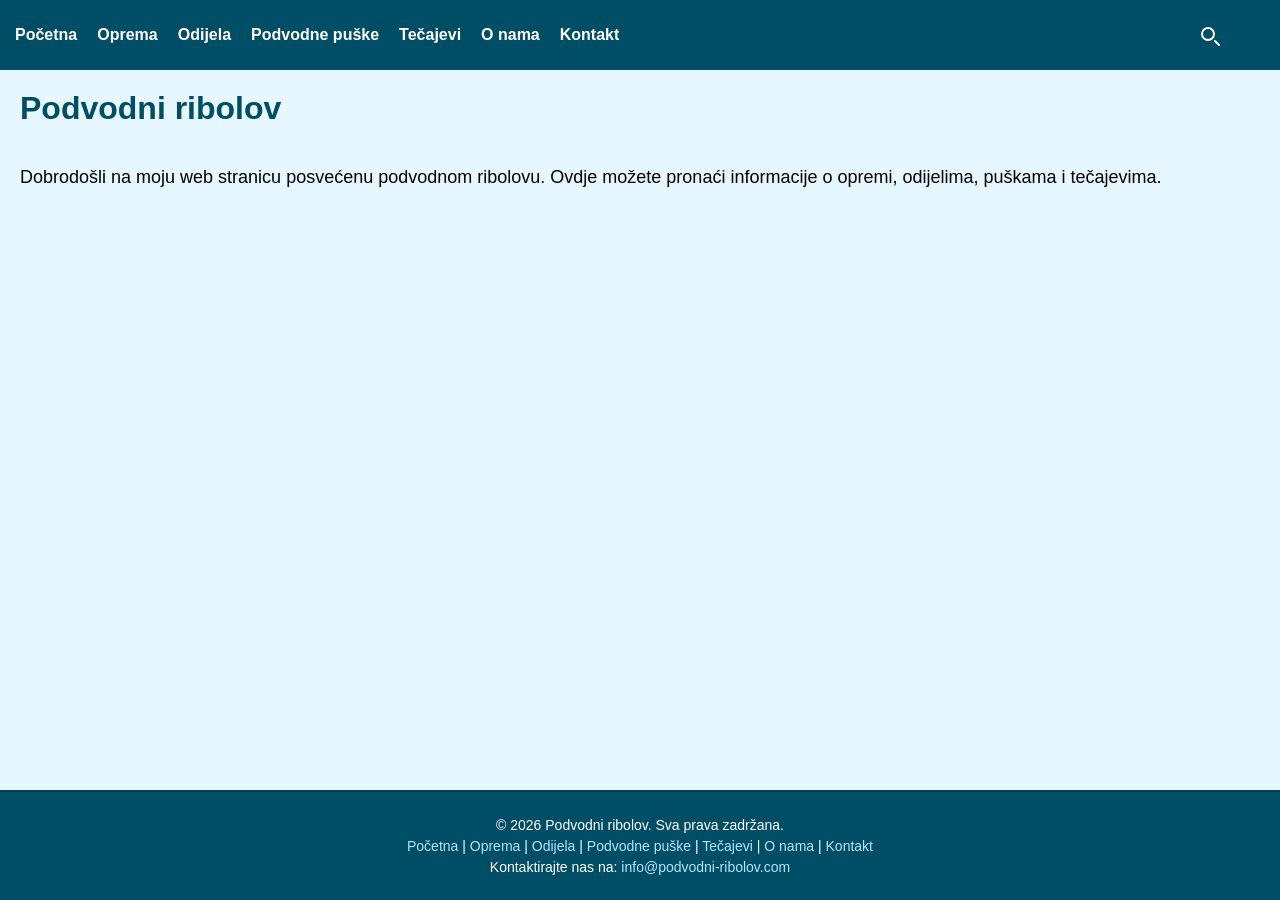
==== index.html @ ea5939bf "Initial commit" ====
<!DOCTYPE html>
<html lang="hr">
<head>
    <meta charset="UTF-8">
    <title>Podvodni ribolov</title>
    <link rel="stylesheet" href="styles/style.css">
</head>
<body>

<nav>
    <div class="nav-links">
        <a href="index.html">Početna</a>
        <a href="pages/oprema.html">Oprema</a>
        <a href="pages/odijela.html">Odijela</a>
        <a href="pages/puske.html">Podvodne puške</a>
        <a href="pages/tecajevi.html">Tečajevi</a>
        <a href="pages/onama.html">O nama</a>
        <a href="pages/kontakt.html">Kontakt</a>
    </div>
    <div class="search-box">
        <button type="button">
            <svg width="24" height="24" viewBox="0 0 24 24" fill="none" stroke="currentColor" stroke-width="2" stroke-linecap="round" stroke-linejoin="round">
                <circle cx="11" cy="11" r="6"></circle>
                <path d="m18 18 4 4"></path>
            </svg>
        </button>
        <input type="text" placeholder="Pretražite...">
    </div>
</nav>

<h1>Podvodni ribolov</h1>
<p>Dobrodošli na moju web stranicu posvećenu podvodnom ribolovu. Ovdje možete pronaći informacije o opremi, odijelima, puškama i tečajevima.</p>

<footer>
    <p>&copy; 2026 Podvodni ribolov. Sva prava zadržana.</p>
    <p>
        <a href="index.html">Početna</a> | 
        <a href="pages/oprema.html">Oprema</a> | 
        <a href="pages/odijela.html">Odijela</a> | 
        <a href="pages/puske.html">Podvodne puške</a> | 
        <a href="pages/tecajevi.html">Tečajevi</a> | 
        <a href="pages/onama.html">O nama</a> | 
        <a href="pages/kontakt.html">Kontakt</a>
    </p>
    <p>Kontaktirajte nas na: <a href="mailto:info@podvodni-ribolov.com">info@podvodni-ribolov.com</a></p>
</footer>

</body>
</html>
---- styles/style.css ----
html, body {
    height: 100%;
}

body {
    font-family: Arial, sans-serif;
    background-color: #e6f7ff;
    margin: 0;
    padding: 0;
    display: flex;
    flex-direction: column;
}

body > *:not(footer) {
    flex-shrink: 0;
}

body > footer {
    margin-top: auto;
}

nav {
    background-color: #004d66;
    padding: 15px;
    display: flex;
    justify-content: space-between;
    align-items: center;
}

.nav-links {
    display: flex;
    gap: 20px;
}

nav a {
    color: white;
    text-decoration: none;
    font-weight: bold;
}

nav a:hover {
    text-decoration: underline;
}

.search-box {
    display: flex;
    gap: 8px;
    align-items: center;
}

.search-box input {
    padding: 8px 12px;
    border: none;
    border-radius: 4px;
    font-size: 14px;
    width: 0;
    opacity: 0;
    transition: all 0.3s ease;
}

.search-box:focus-within input {
    width: 200px;
    opacity: 1;
}

.search-box button {
    padding: 8px 12px;
    background-color: transparent;
    color: white;
    border: none;
    border-radius: 4px;
    cursor: pointer;
    font-size: 20px;
    font-weight: bold;
    transition: background-color 0.3s ease;
    display: flex;
    align-items: center;
    justify-content: center;
}

.search-box button svg {
    width: 24px;
    height: 24px;
    stroke: white;
}

.search-box button:hover {
    background-color: rgba(255, 255, 255, 0.2);
}

h1 {
    color: #004d66;
    margin: 20px;
}

p {
    margin: 20px;
    font-size: 18px;
}

.kontakt-forma {
    display: flex;
    flex-direction: column;
    width: 100%;
    max-width: 450px;
    margin: 20px;
}

.kontakt-forma label {
    margin-top: 10px;
    font-weight: bold;
}

.kontakt-forma input,
.kontakt-forma textarea {
    width: 100%;
    box-sizing: border-box;
    padding: 8px;
    border: 1px solid #004d66;
    border-radius: 4px;
    margin-top: 5px;
}

.kontakt-forma textarea {
    min-height: 180px;
    resize: vertical;
}

.kontakt-forma button {
    margin-top: 15px;
    padding: 10px;
    background-color: #004d66;
    color: white;
    border: none;
    border-radius: 4px;
    cursor: pointer;
    font-weight: bold;
}

.kontakt-forma button:hover {
    background-color: #006f8c;
}

footer {
    background-color: #004d66;
    color: white;
    text-align: center;
    padding: 20px;
    margin-top: 40px;
    border-top: 2px solid #003d52;
}

footer p {
    margin: 5px 0;
    font-size: 14px;
}

footer a {
    color: #b3e5fc;
    text-decoration: none;
}

footer a:hover {
    text-decoration: underline;
}
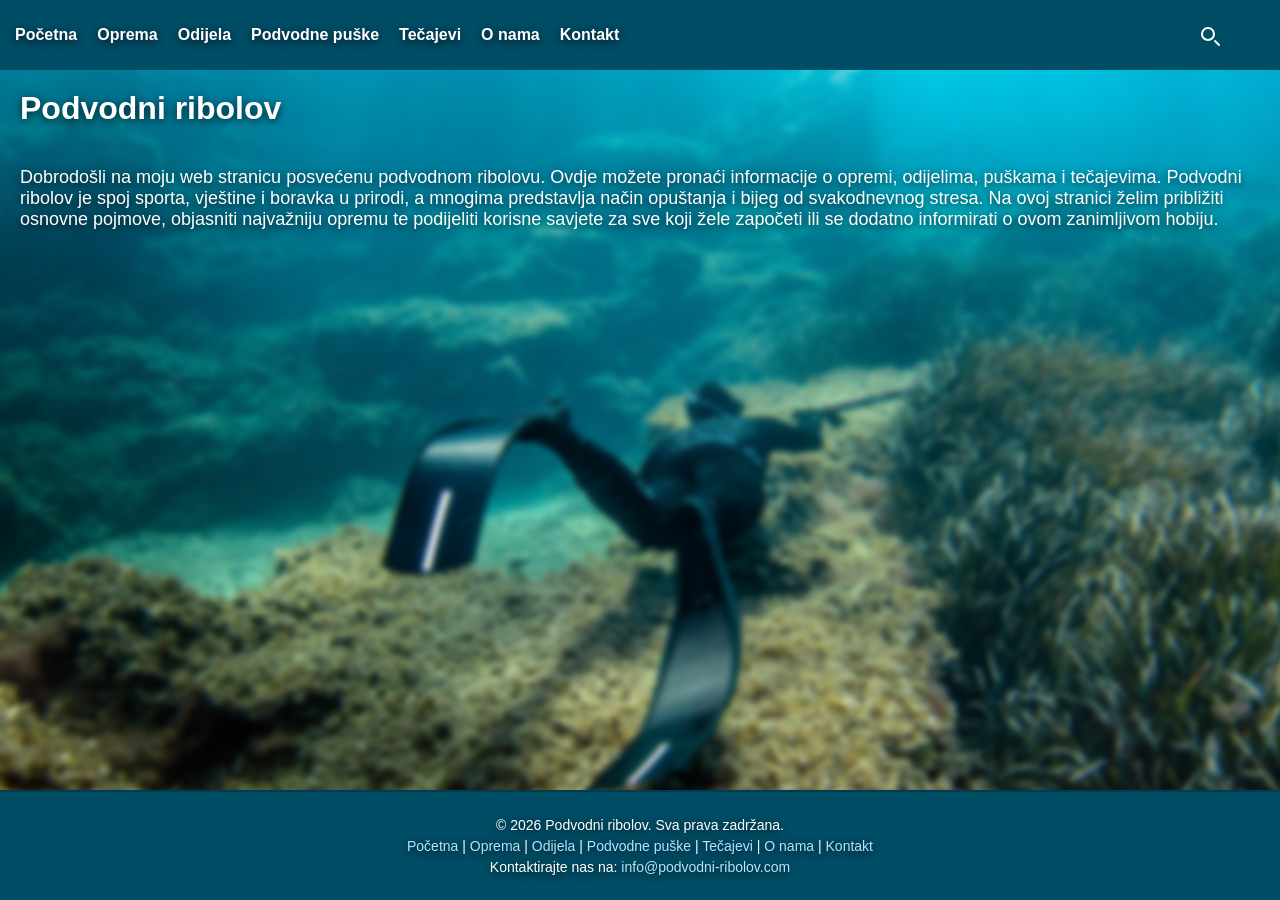
==== commit 5e8d91ca: "dodavanje slika" ====
--- a/index.html
+++ b/index.html
@@ -5,7 +5,7 @@
     <title>Podvodni ribolov</title>
     <link rel="stylesheet" href="styles/style.css">
 </head>
-<body>
+<body class="home-page">
 
 <nav>
     <div class="nav-links">
@@ -29,7 +29,14 @@
 </nav>
 
 <h1>Podvodni ribolov</h1>
-<p>Dobrodošli na moju web stranicu posvećenu podvodnom ribolovu. Ovdje možete pronaći informacije o opremi, odijelima, puškama i tečajevima.</p>
+<p>
+    Dobrodošli na moju web stranicu posvećenu podvodnom ribolovu. Ovdje možete pronaći
+    informacije o opremi, odijelima, puškama i tečajevima. Podvodni ribolov je spoj
+    sporta, vještine i boravka u prirodi, a mnogima predstavlja način opuštanja i bijeg od
+    svakodnevnog stresa. Na ovoj stranici želim približiti osnovne pojmove, objasniti
+    najvažniju opremu te podijeliti korisne savjete za sve koji žele započeti ili se dodatno
+    informirati o ovom zanimljivom hobiju.
+</p>
 
 <footer>
     <p>&copy; 2026 Podvodni ribolov. Sva prava zadržana.</p>
--- a/styles/style.css
+++ b/styles/style.css
@@ -4,11 +4,39 @@
 
 body {
     font-family: Arial, sans-serif;
-    background-color: #e6f7ff;
+    background-color: #001f2a;
     margin: 0;
     padding: 0;
     display: flex;
     flex-direction: column;
+    position: relative;
+    isolation: isolate;
+}
+
+body::before {
+    content: "";
+    position: fixed;
+    inset: 0;
+    background-image: url("../img/pocetna.jpg");
+    background-size: cover;
+    background-position: center;
+    background-repeat: no-repeat;
+    filter: blur(3px);
+    transform: scale(1.05);
+    z-index: -1;
+    pointer-events: none;
+}
+
+body h1,
+body h2,
+body h3,
+body h4,
+body p,
+body li,
+body label,
+body a {
+    color: #ffffff;
+    text-shadow: 0 2px 8px rgba(0, 0, 0, 0.75);
 }
 
 body > *:not(footer) {
@@ -93,9 +121,46 @@
     margin: 20px;
 }
 
+h2,
+h3,
+h4 {
+    margin: 20px;
+}
+
 p {
     margin: 20px;
     font-size: 18px;
+}
+
+.pocetna-slika {
+    display: block;
+    width: calc(100% - 40px);
+    max-width: 900px;
+    height: auto;
+    margin: 20px;
+    border-radius: 8px;
+    box-shadow: 0 4px 14px rgba(0, 0, 0, 0.15);
+}
+
+.maska-slika {
+    display: block;
+    width: 100%;
+    max-width: 320px;
+    height: auto;
+    margin: 10px 20px 20px;
+    border-radius: 8px;
+    box-shadow: 0 4px 14px rgba(0, 0, 0, 0.15);
+}
+
+.disalica-slika {
+    display: block;
+    width: 100%;
+    max-width: 320px;
+    height: auto;
+    margin: 10px 20px 20px;
+    border-radius: 8px;
+    background-color: #001f2a;
+    box-shadow: 0 4px 14px rgba(0, 0, 0, 0.15);
 }
 
 .kontakt-forma {
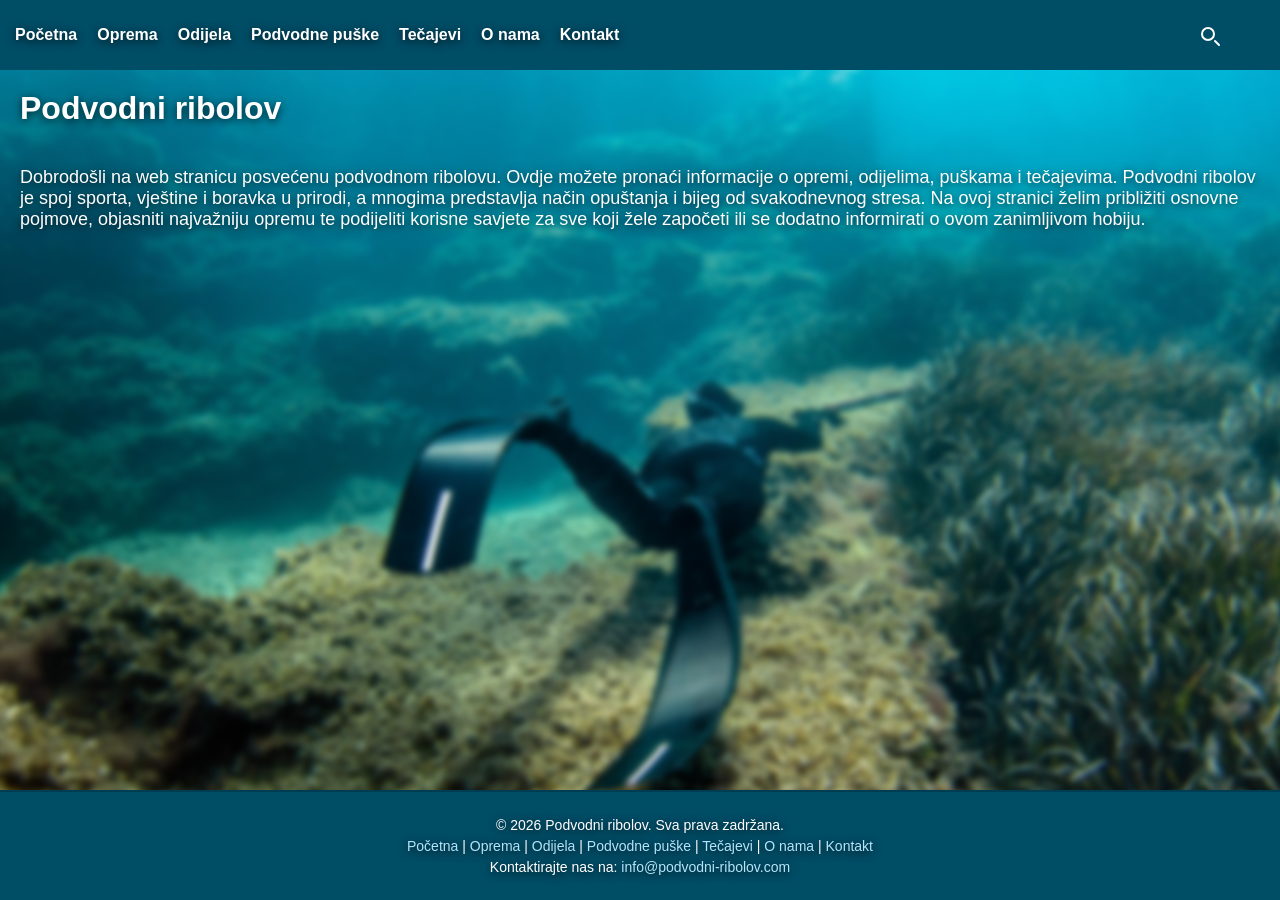
==== commit d3b65d1c: "dodane slike" ====
--- a/index.html
+++ b/index.html
@@ -30,7 +30,7 @@
 
 <h1>Podvodni ribolov</h1>
 <p>
-    Dobrodošli na moju web stranicu posvećenu podvodnom ribolovu. Ovdje možete pronaći
+    Dobrodošli na web stranicu posvećenu podvodnom ribolovu. Ovdje možete pronaći
     informacije o opremi, odijelima, puškama i tečajevima. Podvodni ribolov je spoj
     sporta, vještine i boravka u prirodi, a mnogima predstavlja način opuštanja i bijeg od
     svakodnevnog stresa. Na ovoj stranici želim približiti osnovne pojmove, objasniti
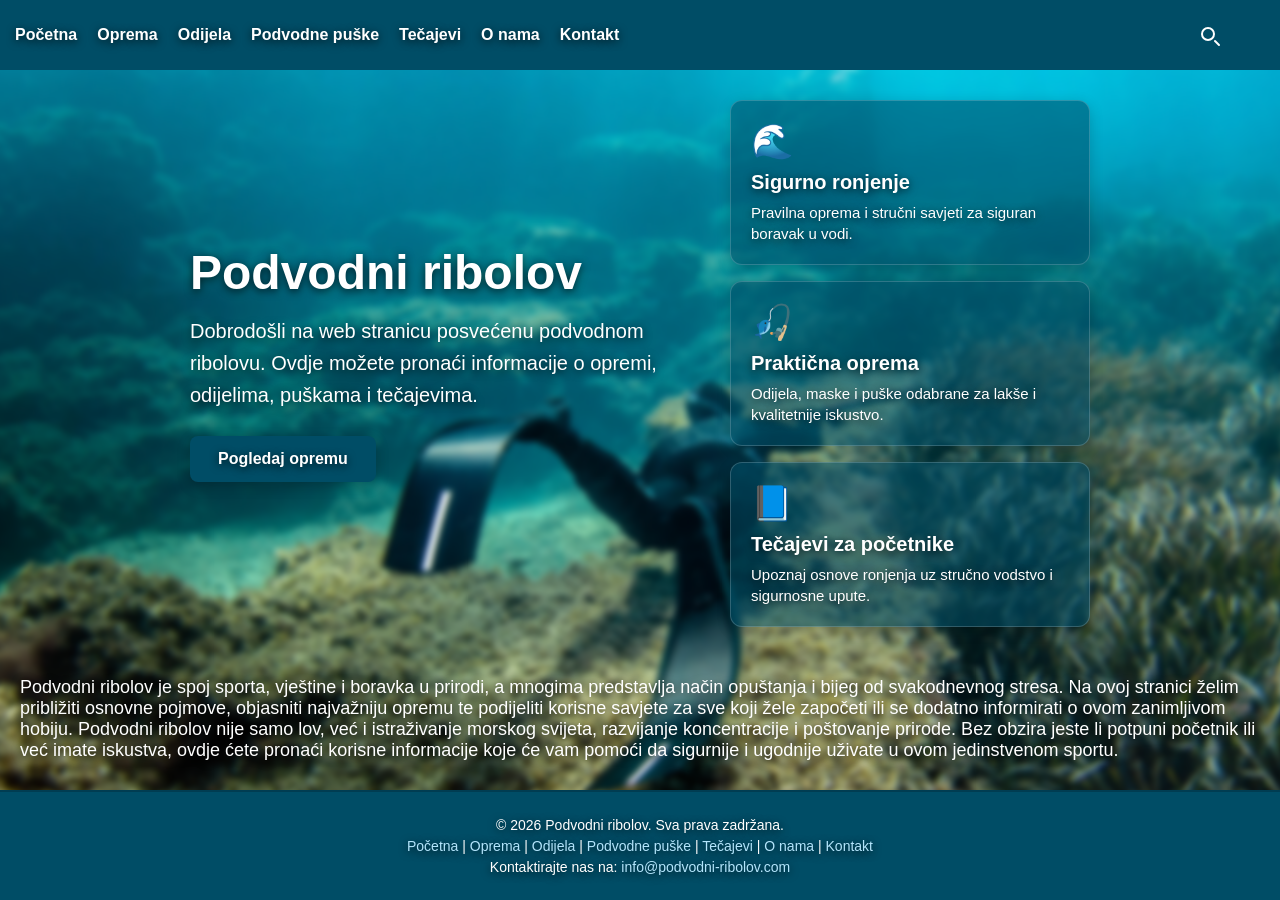
==== commit 9fdab049: "dodane slike" ====
--- a/index.html
+++ b/index.html
@@ -28,14 +28,37 @@
     </div>
 </nav>
 
-<h1>Podvodni ribolov</h1>
+<section class="hero">
+    <div class="hero-text">
+        <h1>Podvodni ribolov</h1>
+        <p>
+            Dobrodošli na web stranicu posvećenu podvodnom ribolovu. Ovdje možete pronaći informacije o opremi, odijelima, puškama i tečajevima.
+        </p>
+        <a href="pages/oprema.html" class="hero-button">Pogledaj opremu</a>
+    </div>
+    <div class="hero-features" aria-label="Prednosti podvodnog ribolova">
+        <div class="feature-card">
+            <div class="feature-icon">🌊</div>
+            <h3>Sigurno ronjenje</h3>
+            <p>Pravilna oprema i stručni savjeti za siguran boravak u vodi.</p>
+        </div>
+        <div class="feature-card">
+            <div class="feature-icon">🎣</div>
+            <h3>Praktična oprema</h3>
+            <p>Odijela, maske i puške odabrane za lakše i kvalitetnije iskustvo.</p>
+        </div>
+        <div class="feature-card">
+            <div class="feature-icon">📘</div>
+            <h3>Tečajevi za početnike</h3>
+            <p>Upoznaj osnove ronjenja uz stručno vodstvo i sigurnosne upute.</p>
+        </div>
+    </div>
+</section>
+
 <p>
-    Dobrodošli na web stranicu posvećenu podvodnom ribolovu. Ovdje možete pronaći
-    informacije o opremi, odijelima, puškama i tečajevima. Podvodni ribolov je spoj
-    sporta, vještine i boravka u prirodi, a mnogima predstavlja način opuštanja i bijeg od
-    svakodnevnog stresa. Na ovoj stranici želim približiti osnovne pojmove, objasniti
-    najvažniju opremu te podijeliti korisne savjete za sve koji žele započeti ili se dodatno
-    informirati o ovom zanimljivom hobiju.
+    Podvodni ribolov je spoj sporta, vještine i boravka u prirodi, a mnogima predstavlja način opuštanja i bijeg od svakodnevnog stresa. 
+    Na ovoj stranici želim približiti osnovne pojmove, objasniti najvažniju opremu te podijeliti korisne savjete za sve koji žele započeti ili se dodatno informirati o ovom zanimljivom hobiju. 
+    Podvodni ribolov nije samo lov, već i istraživanje morskog svijeta, razvijanje koncentracije i poštovanje prirode. Bez obzira jeste li potpuni početnik ili već imate iskustva, ovdje ćete pronaći korisne informacije koje će vam pomoći da sigurnije i ugodnije uživate u ovom jedinstvenom sportu.
 </p>
 
 <footer>
--- a/styles/style.css
+++ b/styles/style.css
@@ -121,6 +121,78 @@
     margin: 20px;
 }
 
+.hero {
+    display: flex;
+    align-items: center;
+    justify-content: center;
+    gap: 40px;
+    padding: 30px 20px;
+}
+
+.hero-text {
+    flex: 1;
+    max-width: 500px;
+}
+
+.hero-text h1 {
+    color: #ffffff;
+    font-size: 48px;
+    margin: 0 0 15px 0;
+}
+
+.hero-text p {
+    font-size: 20px;
+    line-height: 1.6;
+    margin: 0 0 25px 0;
+}
+
+.hero-button {
+    display: inline-block;
+    padding: 14px 28px;
+    background-color: #004d66;
+    color: #ffffff;
+    text-decoration: none;
+    border-radius: 8px;
+    font-weight: bold;
+    box-shadow: 0 4px 14px rgba(0, 0, 0, 0.2);
+}
+
+.hero-button:hover {
+    background-color: #006f8c;
+}
+
+.hero-features {
+    flex: 1;
+    display: grid;
+    grid-template-columns: repeat(1, minmax(0, 1fr));
+    gap: 16px;
+    max-width: 360px;
+}
+
+.feature-card {
+    background: rgba(0, 77, 102, 0.55);
+    border: 1px solid rgba(255, 255, 255, 0.18);
+    border-radius: 12px;
+    padding: 20px;
+    box-shadow: 0 4px 14px rgba(0, 0, 0, 0.18);
+}
+
+.feature-icon {
+    font-size: 34px;
+    margin-bottom: 10px;
+}
+
+.feature-card h3 {
+    margin: 0 0 8px 0;
+    font-size: 20px;
+}
+
+.feature-card p {
+    margin: 0;
+    font-size: 15px;
+    line-height: 1.4;
+}
+
 h2,
 h3,
 h4 {
@@ -147,6 +219,17 @@
     width: 100%;
     max-width: 320px;
     height: auto;
+    margin: 10px 20px 20px;
+    border-radius: 8px;
+    box-shadow: 0 4px 14px rgba(0, 0, 0, 0.15);
+}
+
+.slika-puske {
+    display: block;
+    width: 100%;
+    max-width: 280px;
+    height: 210px;
+    object-fit: cover;
     margin: 10px 20px 20px;
     border-radius: 8px;
     box-shadow: 0 4px 14px rgba(0, 0, 0, 0.15);
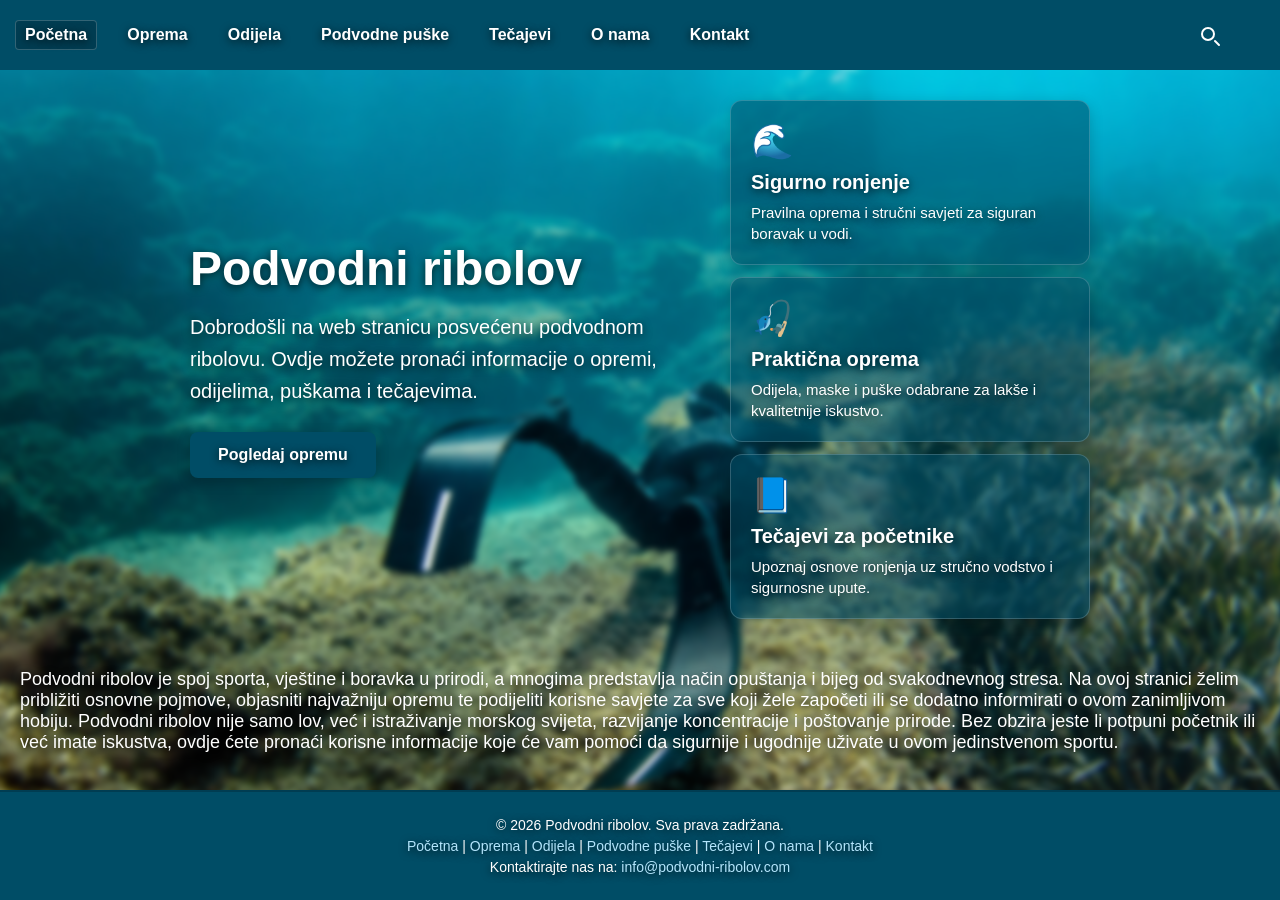
==== commit cd1f957d: "izmjene" ====
--- a/index.html
+++ b/index.html
@@ -2,31 +2,49 @@
 <html lang="hr">
 <head>
     <meta charset="UTF-8">
-    <title>Podvodni ribolov</title>
+    <title>Podvodni ribolov | Oprema, tečajevi i savjeti</title>
+    <meta name="description" content="Podvodni ribolov - informativna stranica o opremi, odijelima, podvodnim puškama i tečajevima za siguran početak u ronjenju.">
+    <meta property="og:title" content="Podvodni ribolov | Oprema, tečajevi i savjeti">
+    <meta property="og:description" content="Saznajte više o opremi, odijelima, podvodnim puškama i tečajevima za podvodni ribolov.">
+    <meta property="og:type" content="website">
+    <meta property="og:image" content="img/pocetna.jpg">
+    <meta property="og:site_name" content="Podvodni ribolov">
     <link rel="stylesheet" href="styles/style.css">
 </head>
 <body class="home-page">
 
-<nav>
-    <div class="nav-links">
-        <a href="index.html">Početna</a>
-        <a href="pages/oprema.html">Oprema</a>
-        <a href="pages/odijela.html">Odijela</a>
-        <a href="pages/puske.html">Podvodne puške</a>
-        <a href="pages/tecajevi.html">Tečajevi</a>
-        <a href="pages/onama.html">O nama</a>
-        <a href="pages/kontakt.html">Kontakt</a>
-    </div>
-    <div class="search-box">
-        <button type="button">
-            <svg width="24" height="24" viewBox="0 0 24 24" fill="none" stroke="currentColor" stroke-width="2" stroke-linecap="round" stroke-linejoin="round">
-                <circle cx="11" cy="11" r="6"></circle>
-                <path d="m18 18 4 4"></path>
-            </svg>
-        </button>
-        <input type="text" placeholder="Pretražite...">
-    </div>
-</nav>
+<a class="skip-link" href="#main-content">Preskoči na glavni sadržaj</a>
+
+<header>
+    <nav class="navbar">
+        <input type="checkbox" id="nav-toggle" class="nav-toggle">
+        <label for="nav-toggle" class="nav-toggle-label" aria-label="Otvori navigaciju">
+            <span></span>
+            <span></span>
+            <span></span>
+        </label>
+        <div class="nav-links">
+            <a href="index.html" class="active">Početna</a>
+            <a href="pages/oprema.html">Oprema</a>
+            <a href="pages/odijela.html">Odijela</a>
+            <a href="pages/puske.html">Podvodne puške</a>
+            <a href="pages/tecajevi.html">Tečajevi</a>
+            <a href="pages/onama.html">O nama</a>
+            <a href="pages/kontakt.html">Kontakt</a>
+        </div>
+        <div class="search-box">
+            <button type="button">
+                <svg width="24" height="24" viewBox="0 0 24 24" fill="none" stroke="currentColor" stroke-width="2" stroke-linecap="round" stroke-linejoin="round">
+                    <circle cx="11" cy="11" r="6"></circle>
+                    <path d="m18 18 4 4"></path>
+                </svg>
+            </button>
+            <input type="text" placeholder="Pretražite...">
+        </div>
+    </nav>
+</header>
+
+<main id="main-content">
 
 <section class="hero">
     <div class="hero-text">
@@ -61,6 +79,8 @@
     Podvodni ribolov nije samo lov, već i istraživanje morskog svijeta, razvijanje koncentracije i poštovanje prirode. Bez obzira jeste li potpuni početnik ili već imate iskustva, ovdje ćete pronaći korisne informacije koje će vam pomoći da sigurnije i ugodnije uživate u ovom jedinstvenom sportu.
 </p>
 
+</main>
+
 <footer>
     <p>&copy; 2026 Podvodni ribolov. Sva prava zadržana.</p>
     <p>
--- a/styles/style.css
+++ b/styles/style.css
@@ -1,10 +1,44 @@
-html, body {
+/* Design tokens */
+:root {
+    --font-base: Arial, sans-serif;
+    --color-bg: #001f2a;
+    --color-surface: #004d66;
+    --color-surface-dark: #003d52;
+    --color-surface-hover: #006f8c;
+    --color-text: #ffffff;
+    --color-text-soft: #d9f4ff;
+    --color-link: #b3e5fc;
+    --color-input: #ffffff;
+    --color-input-border: #004d66;
+    --shadow-soft: 0 4px 14px rgba(0, 0, 0, 0.15);
+    --shadow-medium: 0 4px 14px rgba(0, 0, 0, 0.18);
+    --shadow-button: 0 4px 14px rgba(0, 0, 0, 0.2);
+    --shadow-text: 0 2px 8px rgba(0, 0, 0, 0.75);
+    --radius-sm: 4px;
+    --radius-md: 8px;
+    --radius-lg: 12px;
+    --space-1: 4px;
+    --space-2: 8px;
+    --space-3: 10px;
+    --space-4: 12px;
+    --space-5: 15px;
+    --space-6: 16px;
+    --space-8: 20px;
+    --space-10: 25px;
+    --space-12: 30px;
+    --space-16: 40px;
+    --transition-fast: 0.3s ease;
+}
+
+/* Base layout */
+html,
+body {
     height: 100%;
 }
 
 body {
-    font-family: Arial, sans-serif;
-    background-color: #001f2a;
+    font-family: var(--font-base);
+    background-color: var(--color-bg);
     margin: 0;
     padding: 0;
     display: flex;
@@ -35,8 +69,8 @@
 body li,
 body label,
 body a {
-    color: #ffffff;
-    text-shadow: 0 2px 8px rgba(0, 0, 0, 0.75);
+    color: var(--color-text);
+    text-shadow: var(--shadow-text);
 }
 
 body > *:not(footer) {
@@ -47,43 +81,112 @@
     margin-top: auto;
 }
 
+/* Navigation */
 nav {
-    background-color: #004d66;
-    padding: 15px;
+    background-color: var(--color-surface);
+    padding: var(--space-5);
     display: flex;
     justify-content: space-between;
     align-items: center;
 }
 
+.navbar {
+    position: relative;
+}
+
+.nav-toggle {
+    display: none;
+}
+
+.nav-toggle-label {
+    display: none;
+    flex-direction: column;
+    justify-content: center;
+    gap: var(--space-1);
+    width: 32px;
+    height: 32px;
+    cursor: pointer;
+}
+
+.nav-toggle-label span {
+    display: block;
+    height: 3px;
+    width: 100%;
+    background: var(--color-text);
+    border-radius: 2px;
+}
+
+.skip-link {
+    position: absolute;
+    left: -999px;
+    top: 12px;
+    z-index: 1000;
+    padding: 10px 14px;
+    background: var(--color-text);
+    color: var(--color-bg);
+    border-radius: var(--radius-sm);
+    text-decoration: none;
+    font-weight: bold;
+}
+
+.skip-link:focus,
+.skip-link:focus-visible {
+    left: 12px;
+    outline: 3px solid var(--color-text-soft);
+    outline-offset: 3px;
+}
+
 .nav-links {
     display: flex;
-    gap: 20px;
+    gap: var(--space-8);
 }
 
 nav a {
-    color: white;
+    color: var(--color-text);
     text-decoration: none;
     font-weight: bold;
+    padding: 6px 10px;
+    border-radius: var(--radius-sm);
 }
 
 nav a:hover {
     text-decoration: underline;
 }
 
+nav a:focus-visible,
+.search-box button:focus-visible,
+.hero-button:focus-visible,
+.kontakt-forma input:focus-visible,
+.kontakt-forma select:focus-visible,
+.kontakt-forma textarea:focus-visible,
+.kontakt-forma button:focus-visible {
+    outline: 3px solid var(--color-text-soft);
+    outline-offset: 3px;
+}
+
+nav a:focus-visible {
+    background-color: rgba(255, 255, 255, 0.12);
+}
+
+nav a.active {
+    background-color: var(--color-surface-dark);
+    box-shadow: 0 0 0 1px rgba(255, 255, 255, 0.2) inset;
+}
+
 .search-box {
     display: flex;
-    gap: 8px;
+    gap: var(--space-2);
     align-items: center;
 }
 
 .search-box input {
     padding: 8px 12px;
     border: none;
-    border-radius: 4px;
+    border-radius: var(--radius-sm);
     font-size: 14px;
     width: 0;
     opacity: 0;
-    transition: all 0.3s ease;
+    transition: all var(--transition-fast);
 }
 
 .search-box:focus-within input {
@@ -94,13 +197,13 @@
 .search-box button {
     padding: 8px 12px;
     background-color: transparent;
-    color: white;
+    color: var(--color-text);
     border: none;
-    border-radius: 4px;
+    border-radius: var(--radius-sm);
     cursor: pointer;
     font-size: 20px;
     font-weight: bold;
-    transition: background-color 0.3s ease;
+    transition: background-color var(--transition-fast);
     display: flex;
     align-items: center;
     justify-content: center;
@@ -109,24 +212,30 @@
 .search-box button svg {
     width: 24px;
     height: 24px;
-    stroke: white;
+    stroke: var(--color-text);
 }
 
 .search-box button:hover {
     background-color: rgba(255, 255, 255, 0.2);
 }
 
+.search-box input:focus-visible {
+    outline: 3px solid var(--color-text-soft);
+    outline-offset: 2px;
+}
+
+/* Typography and content */
 h1 {
-    color: #004d66;
-    margin: 20px;
+    color: var(--color-surface);
+    margin: var(--space-8);
 }
 
 .hero {
     display: flex;
     align-items: center;
     justify-content: center;
-    gap: 40px;
-    padding: 30px 20px;
+    gap: var(--space-16);
+    padding: var(--space-12) var(--space-8);
 }
 
 .hero-text {
@@ -135,55 +244,55 @@
 }
 
 .hero-text h1 {
-    color: #ffffff;
+    color: var(--color-text);
     font-size: 48px;
-    margin: 0 0 15px 0;
+    margin: 0 0 var(--space-5) 0;
 }
 
 .hero-text p {
     font-size: 20px;
     line-height: 1.6;
-    margin: 0 0 25px 0;
+    margin: 0 0 var(--space-10) 0;
 }
 
 .hero-button {
     display: inline-block;
     padding: 14px 28px;
-    background-color: #004d66;
-    color: #ffffff;
+    background-color: var(--color-surface);
+    color: var(--color-text);
     text-decoration: none;
-    border-radius: 8px;
-    font-weight: bold;
-    box-shadow: 0 4px 14px rgba(0, 0, 0, 0.2);
+    border-radius: var(--radius-md);
+    font-weight: bold;
+    box-shadow: var(--shadow-button);
 }
 
 .hero-button:hover {
-    background-color: #006f8c;
+    background-color: var(--color-surface-hover);
 }
 
 .hero-features {
     flex: 1;
     display: grid;
     grid-template-columns: repeat(1, minmax(0, 1fr));
-    gap: 16px;
+    gap: var(--space-4);
     max-width: 360px;
 }
 
 .feature-card {
     background: rgba(0, 77, 102, 0.55);
     border: 1px solid rgba(255, 255, 255, 0.18);
-    border-radius: 12px;
-    padding: 20px;
-    box-shadow: 0 4px 14px rgba(0, 0, 0, 0.18);
+    border-radius: var(--radius-lg);
+    padding: var(--space-8);
+    box-shadow: var(--shadow-medium);
 }
 
 .feature-icon {
     font-size: 34px;
-    margin-bottom: 10px;
+    margin-bottom: var(--space-3);
 }
 
 .feature-card h3 {
-    margin: 0 0 8px 0;
+    margin: 0 0 var(--space-2) 0;
     font-size: 20px;
 }
 
@@ -196,22 +305,23 @@
 h2,
 h3,
 h4 {
-    margin: 20px;
+    margin: var(--space-8);
 }
 
 p {
-    margin: 20px;
+    margin: var(--space-8);
     font-size: 18px;
 }
 
+/* Media blocks */
 .pocetna-slika {
     display: block;
     width: calc(100% - 40px);
     max-width: 900px;
     height: auto;
-    margin: 20px;
-    border-radius: 8px;
-    box-shadow: 0 4px 14px rgba(0, 0, 0, 0.15);
+    margin: var(--space-8);
+    border-radius: var(--radius-md);
+    box-shadow: var(--shadow-soft);
 }
 
 .maska-slika {
@@ -219,9 +329,9 @@
     width: 100%;
     max-width: 320px;
     height: auto;
-    margin: 10px 20px 20px;
-    border-radius: 8px;
-    box-shadow: 0 4px 14px rgba(0, 0, 0, 0.15);
+    margin: 10px var(--space-8) var(--space-8);
+    border-radius: var(--radius-md);
+    box-shadow: var(--shadow-soft);
 }
 
 .slika-puske {
@@ -230,9 +340,9 @@
     max-width: 280px;
     height: 210px;
     object-fit: cover;
-    margin: 10px 20px 20px;
-    border-radius: 8px;
-    box-shadow: 0 4px 14px rgba(0, 0, 0, 0.15);
+    margin: 10px var(--space-8) var(--space-8);
+    border-radius: var(--radius-md);
+    box-shadow: var(--shadow-soft);
 }
 
 .disalica-slika {
@@ -240,33 +350,42 @@
     width: 100%;
     max-width: 320px;
     height: auto;
-    margin: 10px 20px 20px;
-    border-radius: 8px;
-    background-color: #001f2a;
-    box-shadow: 0 4px 14px rgba(0, 0, 0, 0.15);
-}
-
+    margin: 10px var(--space-8) var(--space-8);
+    border-radius: var(--radius-md);
+    background-color: var(--color-bg);
+    box-shadow: var(--shadow-soft);
+}
+
+/* Forms */
 .kontakt-forma {
     display: flex;
     flex-direction: column;
     width: 100%;
     max-width: 450px;
-    margin: 20px;
+    margin: var(--space-8);
+    gap: var(--space-3);
 }
 
 .kontakt-forma label {
-    margin-top: 10px;
     font-weight: bold;
 }
 
 .kontakt-forma input,
+.kontakt-forma select,
 .kontakt-forma textarea {
     width: 100%;
     box-sizing: border-box;
-    padding: 8px;
-    border: 1px solid #004d66;
-    border-radius: 4px;
-    margin-top: 5px;
+    padding: var(--space-2);
+    border: 1px solid var(--color-input-border);
+    border-radius: var(--radius-sm);
+    font: inherit;
+    background-color: var(--color-input);
+}
+
+.kontakt-forma input:focus,
+.kontakt-forma select:focus,
+.kontakt-forma textarea:focus {
+    border-color: var(--color-surface-hover);
 }
 
 .kontakt-forma textarea {
@@ -274,28 +393,35 @@
     resize: vertical;
 }
 
+.kontakt-forma .form-hint {
+    margin: 0;
+    font-size: 14px;
+    color: var(--color-text-soft);
+}
+
 .kontakt-forma button {
-    margin-top: 15px;
+    margin-top: var(--space-5);
     padding: 10px;
-    background-color: #004d66;
-    color: white;
+    background-color: var(--color-surface);
+    color: var(--color-text);
     border: none;
-    border-radius: 4px;
+    border-radius: var(--radius-sm);
     cursor: pointer;
     font-weight: bold;
 }
 
 .kontakt-forma button:hover {
-    background-color: #006f8c;
-}
-
+    background-color: var(--color-surface-hover);
+}
+
+/* Footer */
 footer {
-    background-color: #004d66;
-    color: white;
+    background-color: var(--color-surface);
+    color: var(--color-text);
     text-align: center;
-    padding: 20px;
-    margin-top: 40px;
-    border-top: 2px solid #003d52;
+    padding: var(--space-8);
+    margin-top: var(--space-16);
+    border-top: 2px solid var(--color-surface-dark);
 }
 
 footer p {
@@ -304,10 +430,69 @@
 }
 
 footer a {
-    color: #b3e5fc;
+    color: var(--color-link);
     text-decoration: none;
 }
 
 footer a:hover {
     text-decoration: underline;
 }
+
+/* Responsive */
+@media (max-width: 768px) {
+    nav {
+        flex-direction: column;
+        align-items: stretch;
+        gap: var(--space-4);
+    }
+
+    .nav-toggle-label {
+        display: flex;
+        align-self: flex-start;
+    }
+
+    .nav-links {
+        display: none;
+        flex-direction: column;
+        gap: 10px;
+        padding-top: 10px;
+    }
+
+    .nav-toggle:checked ~ .nav-links {
+        display: flex;
+    }
+
+    .search-box {
+        justify-content: center;
+    }
+
+    .search-box:focus-within input {
+        width: 100%;
+        max-width: 240px;
+    }
+
+    .hero {
+        flex-direction: column;
+        text-align: center;
+    }
+
+    .hero-text,
+    .hero-features {
+        max-width: 100%;
+        width: 100%;
+    }
+
+    .hero-text h1 {
+        font-size: 36px;
+    }
+
+    .hero-text p {
+        font-size: 18px;
+    }
+
+    .slika-puske {
+        max-width: 220px;
+        height: 165px;
+        margin: 10px auto var(--space-8);
+    }
+}
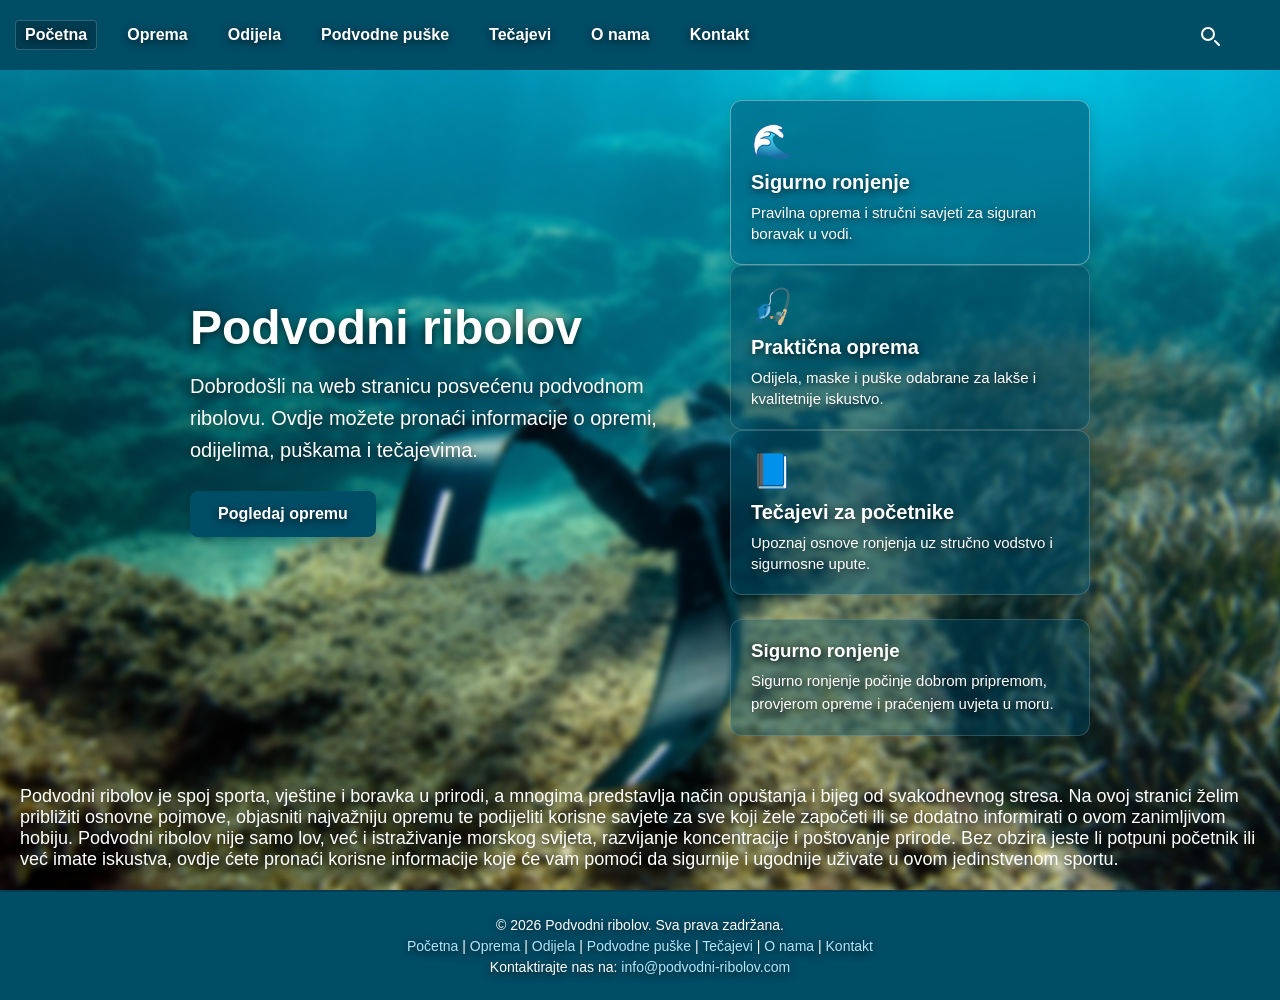
==== commit 08c8fcc9: "js" ====
--- a/index.html
+++ b/index.html
@@ -10,6 +10,7 @@
     <meta property="og:image" content="img/pocetna.jpg">
     <meta property="og:site_name" content="Podvodni ribolov">
     <link rel="stylesheet" href="styles/style.css">
+    <script type="module" src="scripts/main.js"></script>
 </head>
 <body class="home-page">
 
@@ -55,21 +56,8 @@
         <a href="pages/oprema.html" class="hero-button">Pogledaj opremu</a>
     </div>
     <div class="hero-features" aria-label="Prednosti podvodnog ribolova">
-        <div class="feature-card">
-            <div class="feature-icon">🌊</div>
-            <h3>Sigurno ronjenje</h3>
-            <p>Pravilna oprema i stručni savjeti za siguran boravak u vodi.</p>
-        </div>
-        <div class="feature-card">
-            <div class="feature-icon">🎣</div>
-            <h3>Praktična oprema</h3>
-            <p>Odijela, maske i puške odabrane za lakše i kvalitetnije iskustvo.</p>
-        </div>
-        <div class="feature-card">
-            <div class="feature-icon">📘</div>
-            <h3>Tečajevi za početnike</h3>
-            <p>Upoznaj osnove ronjenja uz stručno vodstvo i sigurnosne upute.</p>
-        </div>
+        <div id="featured-topics"></div>
+        <aside class="topic-details" id="featured-topic-details" aria-live="polite"></aside>
     </div>
 </section>
 
--- a/styles/style.css
+++ b/styles/style.css
@@ -279,6 +279,9 @@
 }
 
 .feature-card {
+    width: 100%;
+    text-align: left;
+    font: inherit;
     background: rgba(0, 77, 102, 0.55);
     border: 1px solid rgba(255, 255, 255, 0.18);
     border-radius: var(--radius-lg);
@@ -286,6 +289,33 @@
     box-shadow: var(--shadow-medium);
 }
 
+.feature-card--button {
+    cursor: pointer;
+}
+
+.feature-card--button.is-selected {
+    background: rgba(0, 111, 140, 0.78);
+    border-color: rgba(255, 255, 255, 0.36);
+}
+
+.topic-details {
+    margin-top: var(--space-4);
+    padding: var(--space-8);
+    border-radius: var(--radius-lg);
+    background: rgba(0, 77, 102, 0.42);
+    border: 1px solid rgba(255, 255, 255, 0.16);
+}
+
+.topic-details h3 {
+    margin: 0 0 var(--space-2) 0;
+}
+
+.topic-details p {
+    margin: 0;
+    font-size: 15px;
+    line-height: 1.5;
+}
+
 .feature-icon {
     font-size: 34px;
     margin-bottom: var(--space-3);
@@ -300,6 +330,54 @@
     margin: 0;
     font-size: 15px;
     line-height: 1.4;
+}
+
+.ui-state {
+    padding: var(--space-8);
+    border-radius: var(--radius-lg);
+    background: rgba(0, 77, 102, 0.55);
+    border: 1px solid rgba(255, 255, 255, 0.18);
+    box-shadow: var(--shadow-medium);
+}
+
+.ui-state h3 {
+    margin: 0 0 var(--space-2) 0;
+    font-size: 20px;
+}
+
+.ui-state p {
+    margin: 0;
+    font-size: 15px;
+    line-height: 1.5;
+}
+
+.ui-state--loading {
+    background: rgba(0, 77, 102, 0.42);
+}
+
+.ui-state--error {
+    background: rgba(140, 44, 44, 0.82);
+}
+
+.ui-state--empty {
+    background: rgba(0, 77, 102, 0.42);
+}
+
+.no-results,
+.form-status {
+    margin: var(--space-8) 0 0;
+    padding: 12px 14px;
+    border-radius: var(--radius-md);
+    background: rgba(0, 77, 102, 0.55);
+    border: 1px solid rgba(255, 255, 255, 0.18);
+}
+
+.form-status--success {
+    background: rgba(25, 110, 82, 0.72);
+}
+
+.form-status--error {
+    background: rgba(140, 44, 44, 0.82);
 }
 
 h2,
